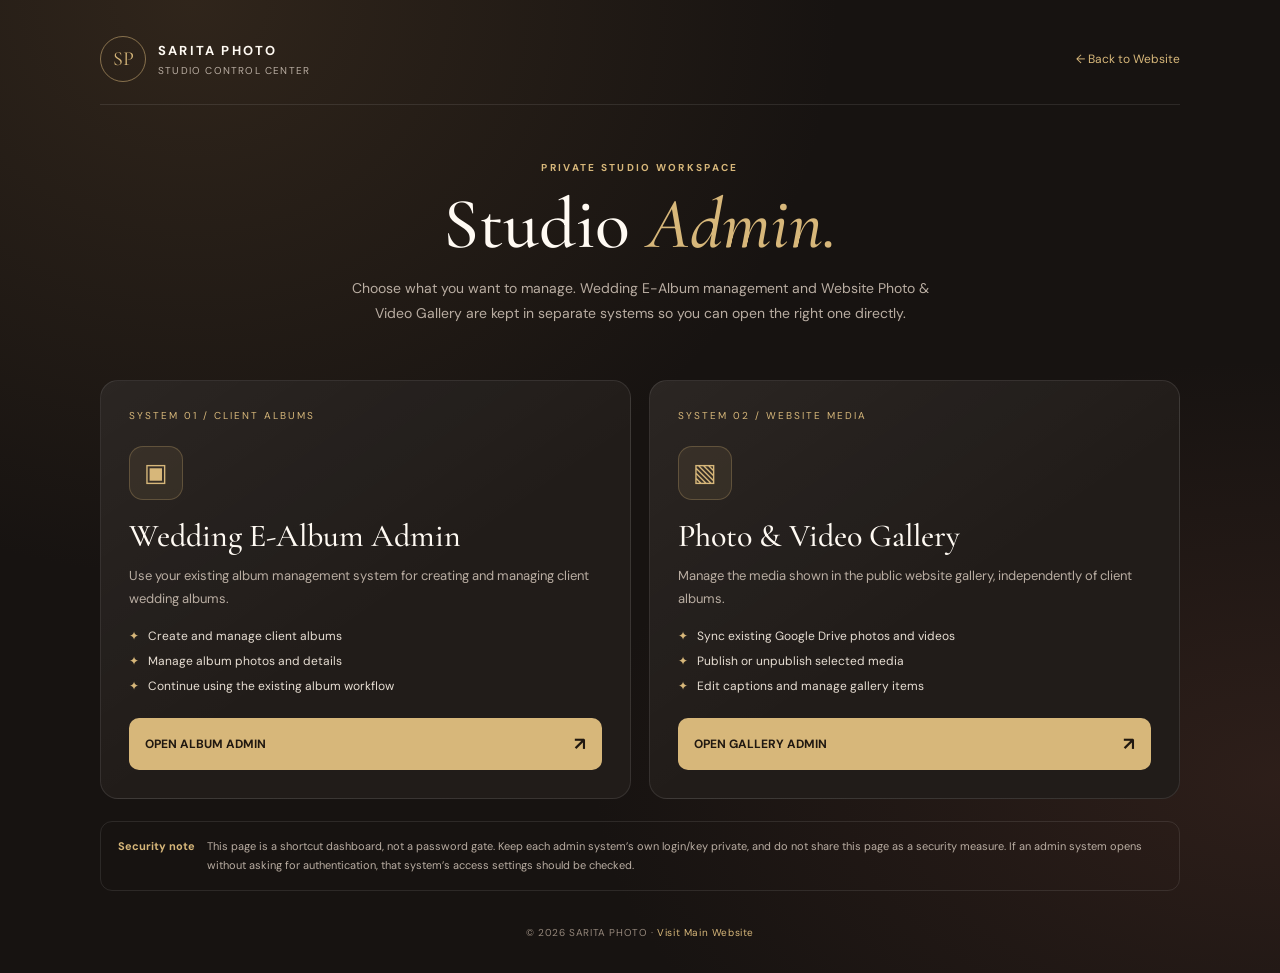
==== admin.html @ ff911338 "Add unified studio admin dashboard" ====
<!doctype html>
<html lang="en">
<head>
<meta charset="utf-8">
<meta name="viewport" content="width=device-width, initial-scale=1">
<meta name="robots" content="noindex,nofollow">
<meta name="theme-color" content="#171311">
<title>Studio Admin | SARITA PHOTO</title>
<link rel="preconnect" href="https://fonts.googleapis.com">
<link rel="preconnect" href="https://fonts.gstatic.com" crossorigin>
<link href="https://fonts.googleapis.com/css2?family=Cormorant+Garamond:wght@400;500;600;700&family=DM+Sans:wght@400;500;600;700&display=swap" rel="stylesheet">
<style>
:root{color-scheme:dark;--bg:#171311;--panel:#211c19;--gold:#d7b77a;--muted:#b9ada2;--line:#ffffff18;--white:#fffaf3}
*{box-sizing:border-box}html{min-height:100%;background:var(--bg)}body{margin:0;min-height:100vh;color:var(--white);font-family:"DM Sans",sans-serif;background:radial-gradient(ellipse at 15% 0%,#55402a66,transparent 42%),radial-gradient(ellipse at 100% 80%,#5a352b55,transparent 38%),var(--bg)}
a{color:inherit}.shell{width:min(1080px,calc(100% - 36px));margin:auto;padding:28px 0 34px}.top{display:flex;align-items:center;justify-content:space-between;gap:16px;border-bottom:1px solid var(--line);padding:8px 0 22px}.brand{display:flex;align-items:center;gap:12px;text-decoration:none}.monogram{width:46px;height:46px;display:grid;place-items:center;border:1px solid #d7b77a88;border-radius:50%;color:var(--gold);font-family:"Cormorant Garamond",serif;font-size:20px}.brand strong{display:block;letter-spacing:.17em;font-size:13px}.brand small{display:block;color:var(--muted);font-size:10px;letter-spacing:.12em;margin-top:5px}.site-link{font-size:12px;color:var(--gold);text-decoration:none}.hero{text-align:center;padding:56px 0 36px}.eyebrow{color:var(--gold);font-size:10px;font-weight:700;letter-spacing:.23em;text-transform:uppercase}.hero h1{font-family:"Cormorant Garamond",serif;font-weight:500;font-size:clamp(42px,7vw,72px);line-height:.98;margin:15px 0}.hero h1 em{color:var(--gold);font-weight:500}.hero p{max-width:590px;margin:16px auto 0;color:var(--muted);line-height:1.8;font-size:14px}.cards{display:grid;grid-template-columns:repeat(2,minmax(0,1fr));gap:18px;margin-top:18px}.card{position:relative;display:flex;flex-direction:column;min-height:320px;padding:28px;border:1px solid var(--line);border-radius:18px;background:linear-gradient(145deg,#ffffff0b,transparent 55%),var(--panel);overflow:hidden;transition:transform .25s ease,border-color .25s ease,box-shadow .25s ease}.card:hover{transform:translateY(-4px);border-color:#d7b77a88;box-shadow:0 18px 50px #0004}.number{font-size:10px;letter-spacing:.2em;color:var(--gold)}.symbol{width:54px;height:54px;display:grid;place-items:center;border-radius:14px;background:#d7b77a16;border:1px solid #d7b77a42;color:var(--gold);font-size:25px;margin:24px 0 16px}.card h2{font-family:"Cormorant Garamond",serif;font-size:32px;font-weight:500;margin:0 0 10px}.card p{font-size:13px;line-height:1.75;color:var(--muted);margin:0 0 18px}.features{list-style:none;padding:0;margin:0 0 24px;display:grid;gap:9px;color:#e7ded3;font-size:12px}.features li:before{content:"✦";color:var(--gold);margin-right:9px}.launch{display:flex;align-items:center;justify-content:space-between;gap:12px;margin-top:auto;padding:14px 16px;border-radius:10px;background:var(--gold);color:#201810;text-decoration:none;font-size:12px;font-weight:700;transition:background .2s ease}.launch:hover{background:#f0d69d}.launch span{font-size:18px}.note{display:flex;gap:12px;align-items:flex-start;margin:22px 0 0;padding:15px 17px;border:1px solid var(--line);border-radius:12px;color:var(--muted);font-size:11px;line-height:1.7}.note b{color:var(--gold);white-space:nowrap}.bottom{text-align:center;color:#95877b;font-size:10px;letter-spacing:.06em;padding:35px 0 0}.bottom a{color:var(--gold);text-decoration:none}
@media(max-width:680px){.shell{width:min(100% - 24px,500px);padding-top:14px}.top{padding-bottom:16px}.hero{padding:42px 0 24px}.cards{grid-template-columns:1fr;gap:13px}.card{min-height:0;padding:23px}.symbol{margin:18px 0 13px}.card h2{font-size:29px}.site-link{font-size:11px}.note{font-size:10px}.bottom{padding-top:25px}}
@media(prefers-reduced-motion:reduce){*,*:before,*:after{transition:none!important;scroll-behavior:auto!important}}
</style>
</head>
<body>
<div class="shell">
<header class="top">
<a class="brand" href="./" aria-label="SARITA PHOTO home"><span class="monogram">SP</span><span><strong>SARITA PHOTO</strong><small>STUDIO CONTROL CENTER</small></span></a>
<a class="site-link" href="./">← Back to Website</a>
</header>
<main>
<section class="hero">
<div class="eyebrow">PRIVATE STUDIO WORKSPACE</div>
<h1>Studio <em>Admin.</em></h1>
<p>Choose what you want to manage. Wedding E-Album management and Website Photo &amp; Video Gallery are kept in separate systems so you can open the right one directly.</p>
</section>
<section class="cards" aria-label="Admin systems">
<article class="card">
<div class="number">SYSTEM 01 / CLIENT ALBUMS</div>
<div class="symbol" aria-hidden="true">▣</div>
<h2>Wedding E-Album Admin</h2>
<p>Use your existing album management system for creating and managing client wedding albums.</p>
<ul class="features"><li>Create and manage client albums</li><li>Manage album photos and details</li><li>Continue using the existing album workflow</li></ul>
<a class="launch" href="https://script.google.com/macros/s/AKfycbxcIy5vztg8FeTJ5mcYt88xOyY2FIAC2AzkfC8lY48DOrcbulTnuQYHHmlXOxO44Peu/exec" target="_blank" rel="noopener">OPEN ALBUM ADMIN <span>↗</span></a>
</article>
<article class="card">
<div class="number">SYSTEM 02 / WEBSITE MEDIA</div>
<div class="symbol" aria-hidden="true">▧</div>
<h2>Photo &amp; Video Gallery</h2>
<p>Manage the media shown in the public website gallery, independently of client albums.</p>
<ul class="features"><li>Sync existing Google Drive photos and videos</li><li>Publish or unpublish selected media</li><li>Edit captions and manage gallery items</li></ul>
<a class="launch" href="https://script.google.com/macros/s/AKfycbxxqrRKJduzw0F-2qwRYTnycP7s7Cnz4Y77EaL6FEO8kMk2qUD9JdvIA71gUoPxQtelfQ/exec" target="_blank" rel="noopener">OPEN GALLERY ADMIN <span>↗</span></a>
</article>
</section>
<aside class="note"><b>Security note</b><span>This page is a shortcut dashboard, not a password gate. Keep each admin system’s own login/key private, and do not share this page as a security measure. If an admin system opens without asking for authentication, that system’s access settings should be checked.</span></aside>
</main>
<footer class="bottom">© <span id="year"></span> SARITA PHOTO · <a href="./">Visit Main Website</a></footer>
</div>
<script>document.getElementById('year').textContent=new Date().getFullYear();</script>
</body>
</html>
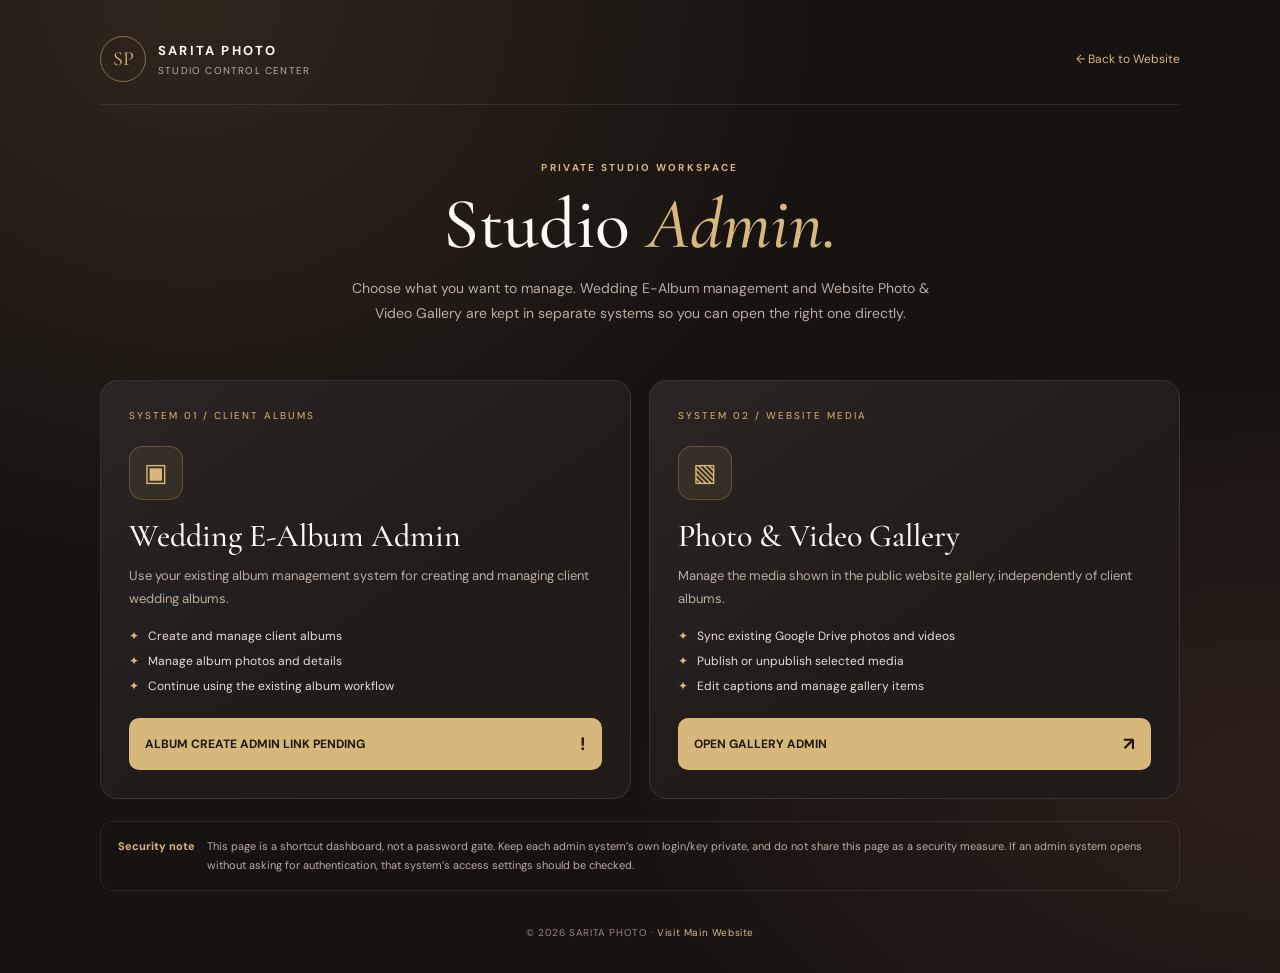
==== commit 3f97aaca: "Prevent wrong public album link in admin dashboard" ====
--- a/admin.html
+++ b/admin.html
@@ -36,7 +36,7 @@
 <h2>Wedding E-Album Admin</h2>
 <p>Use your existing album management system for creating and managing client wedding albums.</p>
 <ul class="features"><li>Create and manage client albums</li><li>Manage album photos and details</li><li>Continue using the existing album workflow</li></ul>
-<a class="launch" href="https://script.google.com/macros/s/AKfycbxcIy5vztg8FeTJ5mcYt88xOyY2FIAC2AzkfC8lY48DOrcbulTnuQYHHmlXOxO44Peu/exec" target="_blank" rel="noopener">OPEN ALBUM ADMIN <span>↗</span></a>
+<a class="launch" href="#" aria-disabled="true" onclick="return false;">ALBUM CREATE ADMIN LINK PENDING <span>!</span></a>
 </article>
 <article class="card">
 <div class="number">SYSTEM 02 / WEBSITE MEDIA</div>
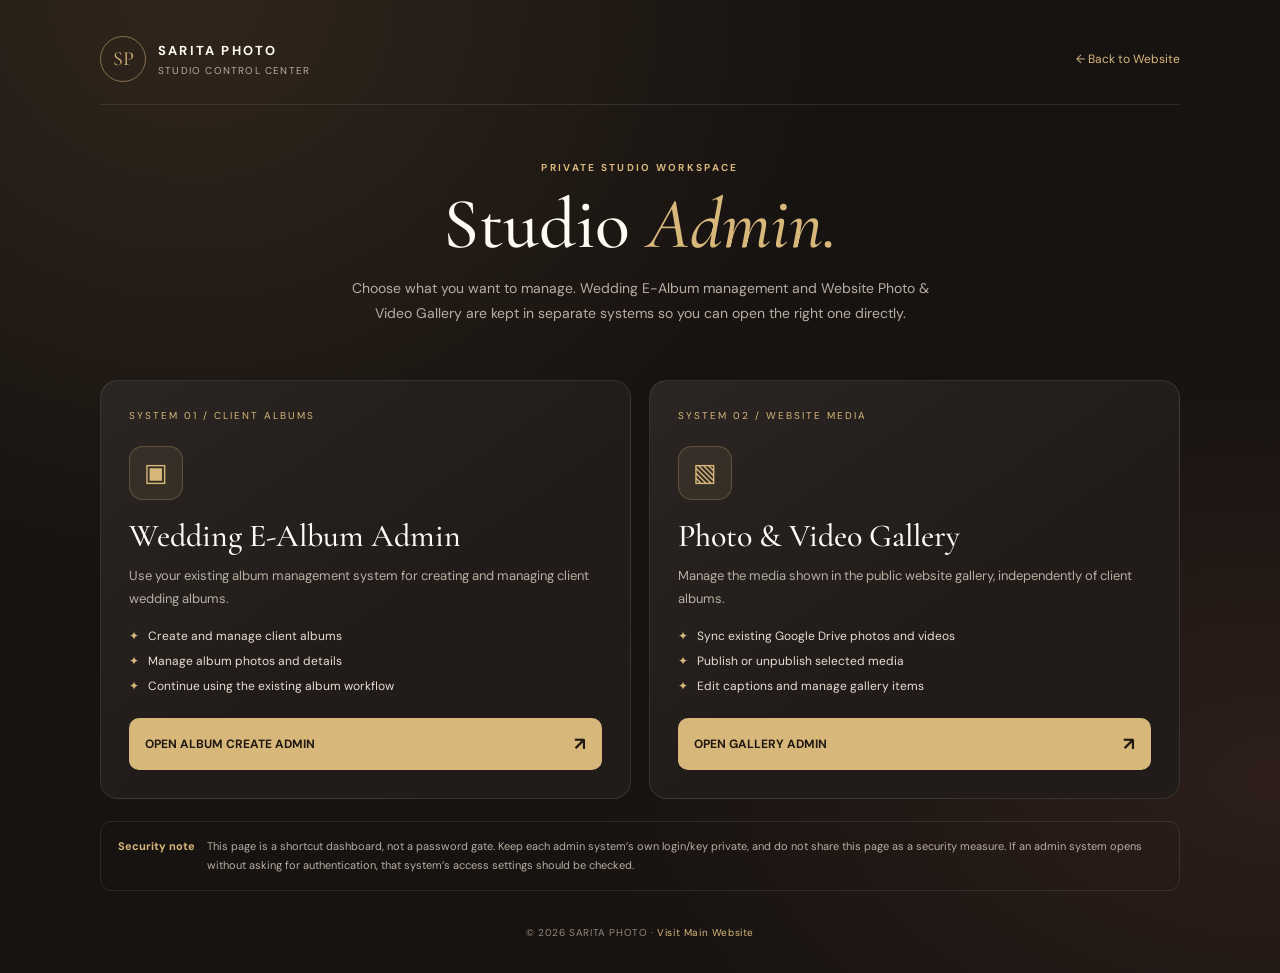
==== commit 9146585d: "Reconnect existing Album Create Admin from previous website link" ====
--- a/admin.html
+++ b/admin.html
@@ -36,7 +36,7 @@
 <h2>Wedding E-Album Admin</h2>
 <p>Use your existing album management system for creating and managing client wedding albums.</p>
 <ul class="features"><li>Create and manage client albums</li><li>Manage album photos and details</li><li>Continue using the existing album workflow</li></ul>
-<a class="launch" href="#" aria-disabled="true" onclick="return false;">ALBUM CREATE ADMIN LINK PENDING <span>!</span></a>
+<a class="launch" href="https://script.google.com/macros/s/AKfycbwj0EuS3IkpHmrmAOsV6GbY5ocgrn0TFcJzIGQ870AKKKjfpNDrp_gTz_3zLewbXXWc/exec" target="_blank" rel="noopener">OPEN ALBUM CREATE ADMIN <span>↗</span></a>
 </article>
 <article class="card">
 <div class="number">SYSTEM 02 / WEBSITE MEDIA</div>
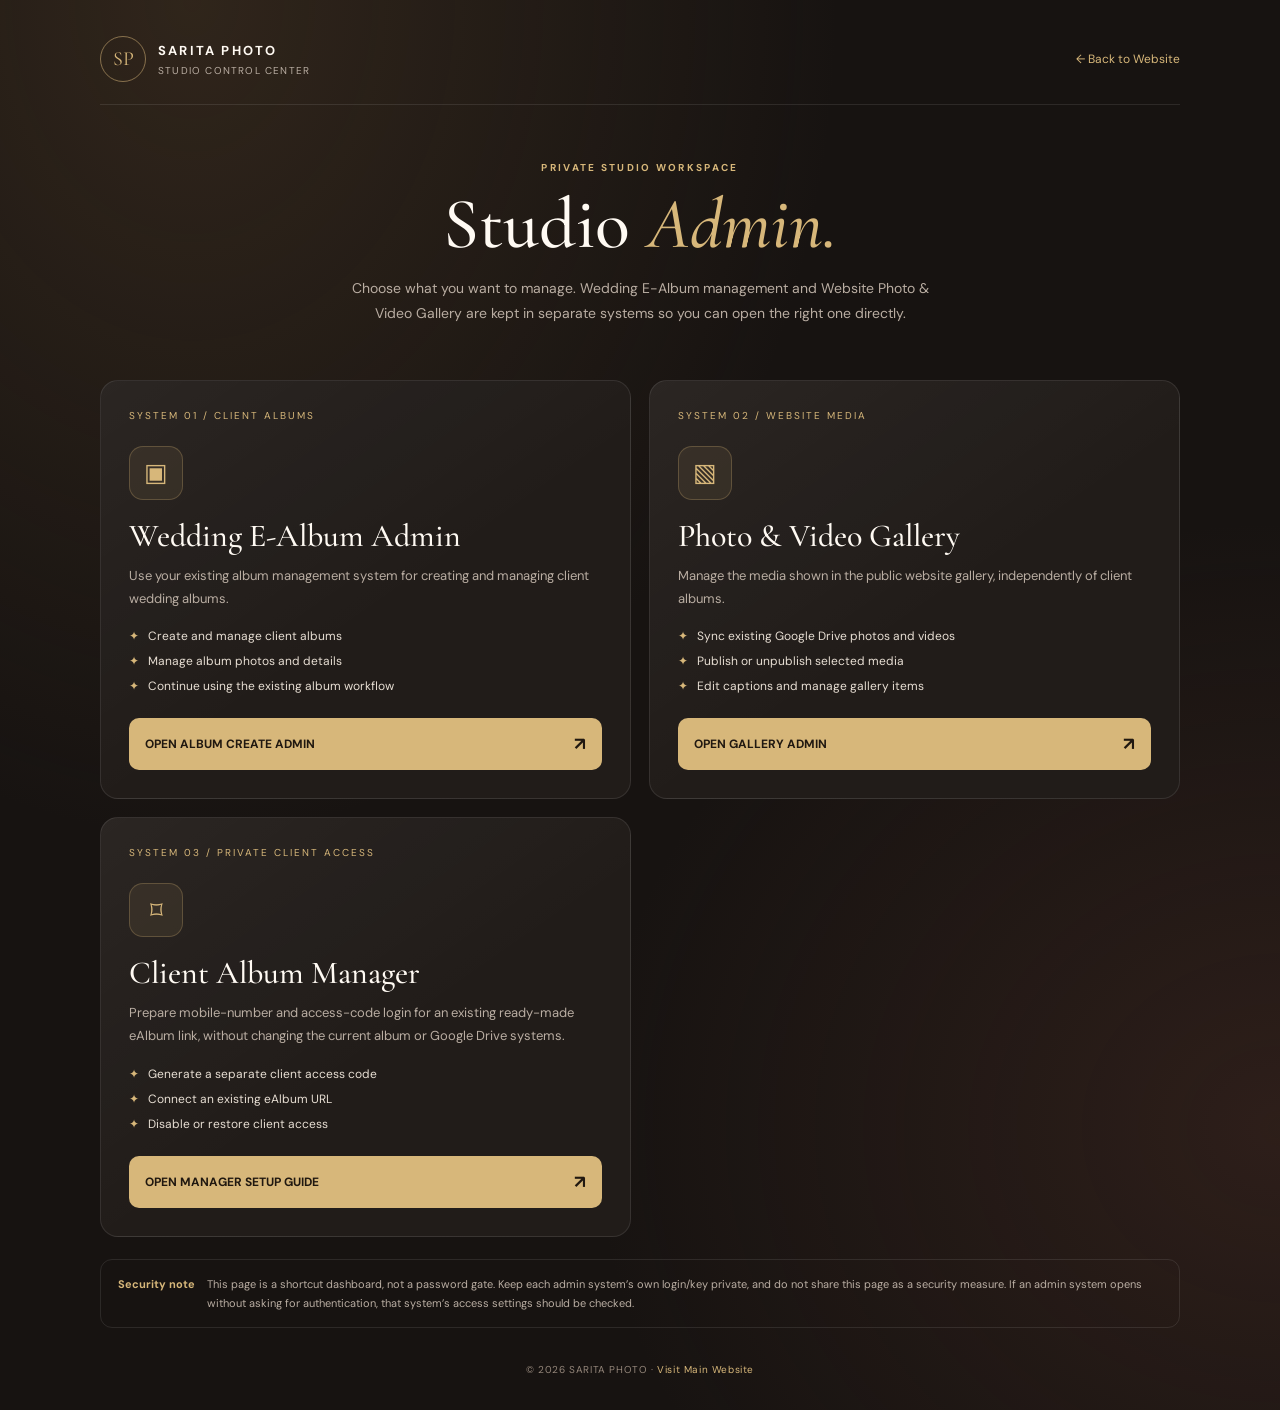
==== commit 4aa3fe83: "Add separate client album manager shortcut" ====
--- a/admin.html
+++ b/admin.html
@@ -46,6 +46,14 @@
 <ul class="features"><li>Sync existing Google Drive photos and videos</li><li>Publish or unpublish selected media</li><li>Edit captions and manage gallery items</li></ul>
 <a class="launch" href="https://script.google.com/macros/s/AKfycbxxqrRKJduzw0F-2qwRYTnycP7s7Cnz4Y77EaL6FEO8kMk2qUD9JdvIA71gUoPxQtelfQ/exec" target="_blank" rel="noopener">OPEN GALLERY ADMIN <span>↗</span></a>
 </article>
+<article class="card">
+<div class="number">SYSTEM 03 / PRIVATE CLIENT ACCESS</div>
+<div class="symbol" aria-hidden="true">⌑</div>
+<h2>Client Album Manager</h2>
+<p>Prepare mobile-number and access-code login for an existing ready-made eAlbum link, without changing the current album or Google Drive systems.</p>
+<ul class="features"><li>Generate a separate client access code</li><li>Connect an existing eAlbum URL</li><li>Disable or restore client access</li></ul>
+<a class="launch" href="album-manager-setup.html">OPEN MANAGER SETUP GUIDE <span>↗</span></a>
+</article>
 </section>
 <aside class="note"><b>Security note</b><span>This page is a shortcut dashboard, not a password gate. Keep each admin system’s own login/key private, and do not share this page as a security measure. If an admin system opens without asking for authentication, that system’s access settings should be checked.</span></aside>
 </main>
